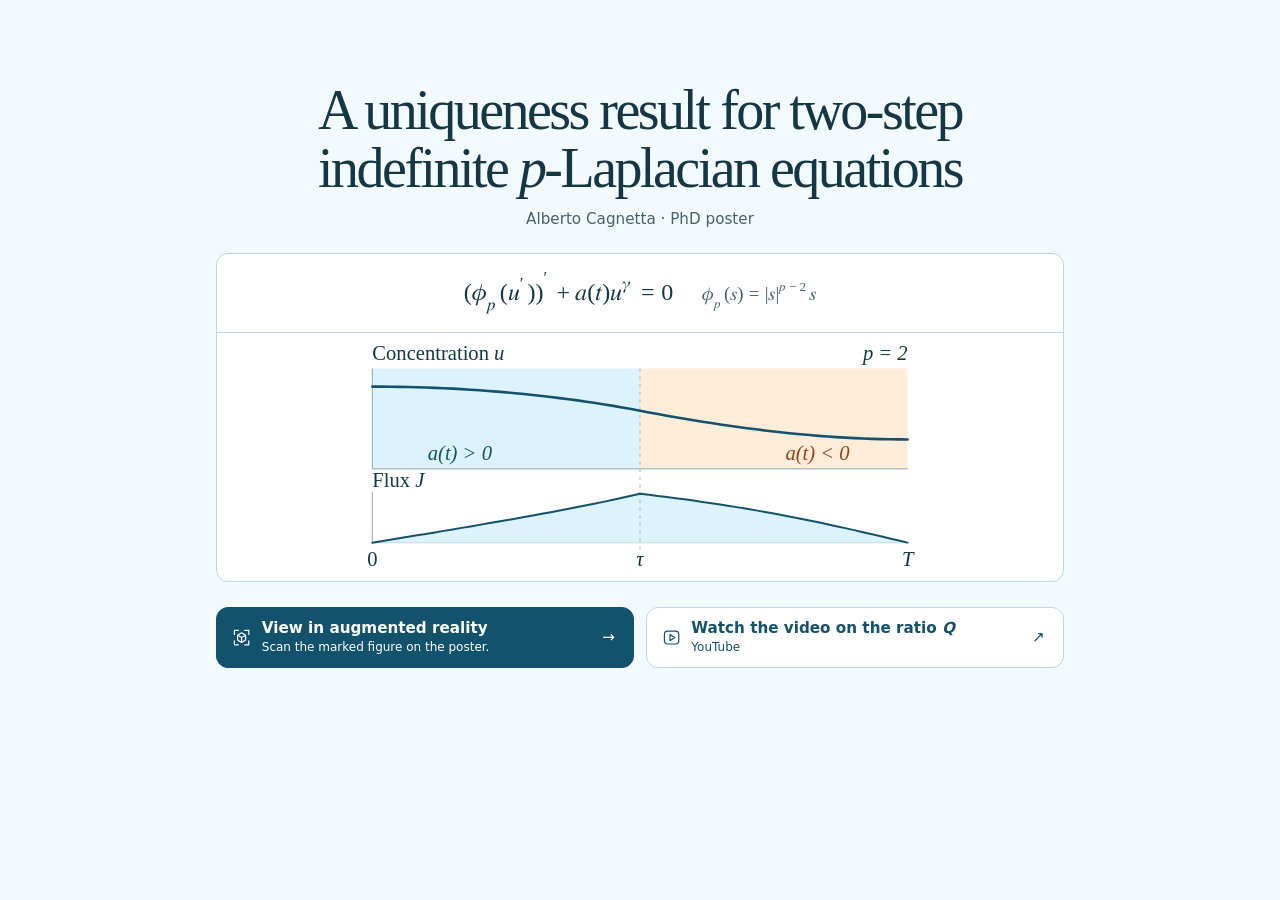
==== index.html @ 091c43e6 "Refine the poster landing page and scientific illustration" ====
<!doctype html>
<html lang="en" data-type="software" data-motion>
<head>
<meta charset="utf-8">
<meta name="viewport" content="width=device-width, initial-scale=1">
<meta name="theme-color" content="#f3fafe">
<meta name="page-type" content="software">
<meta name="site-kind" content="software">
<meta name="description" content="Explore the p-Laplacian poster by Alberto Cagnetta in augmented reality and watch the video on the ratio Q.">
<meta property="og:title" content="A uniqueness result for two-step indefinite p-Laplacian equations">
<meta property="og:description" content="Research poster by Alberto Cagnetta, with an AR model and a video on the ratio Q.">
<meta property="og:type" content="website">
<meta property="og:url" content="https://albertocagnetta.github.io/p-laplacian/">
<meta property="og:image" content="https://albertocagnetta.github.io/p-laplacian/ar/target.png">
<title>A uniqueness result for two-step indefinite p-Laplacian equations | Alberto Cagnetta</title>
<style>
:root {
  color-scheme: light;
  --petrol: #13526d;
  --ink: #143745;
  --muted: #45606c;
  --sky: #dcf2fd;
  --paper: #f3fafe;
  --line: #b9d7e4;
  --radius: .75rem;
  --serif: "STIX Two Text", "Iowan Old Style", Georgia, serif;
  --sans: system-ui, sans-serif;
}
* { box-sizing: border-box; }
body { margin: 0; background: var(--paper); color: var(--ink); font-family: var(--sans); }
.hero { min-height: 100svh; display: grid; align-items: start; }
.wrap {
  width: min(100% - 2 * clamp(1rem, 5vw, 3rem), 53rem);
  display: grid;
  gap: clamp(1rem, 2.8vh, 1.65rem);
  margin-inline: auto;
  padding: clamp(2rem, 9svh, 5.5rem) 0 2rem;
}
.poster header { text-align: center; }
h1 {
  margin: 0 auto;
  font: 500 clamp(1.92rem, 5vw, 3.5rem)/1.04 var(--serif);
  letter-spacing: -.045em;
  text-wrap: balance;
}
h1 i { white-space: nowrap; }
.author { color: var(--muted); margin: .8rem 0 0; font-size: .95rem; }
.equation {
  position: relative;
  display: grid;
  background: #fff;
  border: 1px solid var(--line);
  border-radius: var(--radius);
  overflow: hidden;
}
.formula {
  display: flex;
  flex-wrap: wrap;
  justify-content: center;
  align-items: baseline;
  column-gap: 1.8rem;
  row-gap: .25rem;
  padding: clamp(.7rem, 2.2vw, 1.1rem);
  border-bottom: 1px solid var(--line);
}
.formula math { font-size: clamp(1.03rem, 3.4vw, 1.5rem); }
.formula math + math { color: var(--muted); font-size: clamp(.9rem, 2.6vw, 1.18rem); }
.equation svg { display: block; width: 100%; max-height: 15.5rem; padding: .45rem .35rem .2rem; }
.actions { display: grid; grid-template-columns: repeat(2, minmax(0, 1fr)); gap: .7rem; }
.action {
  display: grid;
  align-items: center;
  grid-template-columns: 1.2rem minmax(0, 1fr) 1rem;
  gap: .65rem;
  min-height: 3.75rem;
  padding: .7rem .95rem;
  border: 1px solid var(--petrol);
  border-radius: var(--radius);
  text-decoration: none;
  font-size: .95rem;
  line-height: 1.3;
  transition: background-color .2s, transform .2s;
}
.action svg { width: 100%; height: auto; }
.action strong { display: block; font-weight: 650; }
.action small { display: block; margin-top: .1rem; font-size: .75rem; }
.primary { background: var(--petrol); color: white; }
.secondary { background: white; color: var(--petrol); border-color: var(--line); }
.primary:hover { background: #0d3f54; }
.secondary:hover { background: var(--sky); }
@media (hover: hover) { .action:hover { transform: translateY(-2px); } }
.action:active { transform: translateY(1px); }
:focus-visible { outline: 3px solid #a84815; outline-offset: 3px; }
.intro-fill { position: absolute; inset: 0; background: var(--sky); pointer-events: none; opacity: 0; }
.skip-intro, .skip-link {
  position: fixed; z-index: 2; top: .75rem; min-height: 2.75rem;
  padding: .55rem .85rem; border: 1px solid var(--line); border-radius: var(--radius);
  background: var(--paper); color: var(--petrol); font: .85rem var(--sans);
}
.skip-intro { right: .75rem; cursor: pointer; }
.skip-link { left: .75rem; transform: translateY(-200%); }
.skip-link:focus { transform: none; }
@media (max-width: 38rem) {
  .wrap { padding-top: clamp(1.5rem, 4svh, 2.5rem); }
  .actions { grid-template-columns: 1fr; }
  .author { margin-top: .6rem; }
}
@media (prefers-reduced-motion: reduce) {
  .action { transition: none; }
  .action:hover, .action:active { transform: none; }
}
</style>
</head>
<body>
<a class="skip-link" href="#poster">Skip to content</a>
<button class="skip-intro" type="button" hidden>Skip intro</button>
<main id="poster" class="poster">
<section class="hero" data-enter aria-labelledby="poster-title">
<div class="wrap">
  <header>
    <h1 id="poster-title">A uniqueness result for two-step indefinite <i>p</i>-Laplacian equations</h1>
    <p class="author">Alberto Cagnetta · PhD poster</p>
  </header>
  <div class="equation" aria-label="Equation and stationary example">
    <div class="formula">
      <math><mrow><msup><mrow><mo>(</mo><msub><mi>ϕ</mi><mi>p</mi></msub><mo>(</mo><msup><mi>u</mi><mo>′</mo></msup><mo>)</mo><mo>)</mo></mrow><mo>′</mo></msup>
      <mo>+</mo><mi>a</mi><mo>(</mo><mi>t</mi><mo>)</mo><msup><mi>u</mi><mi>γ</mi></msup><mo>=</mo><mn>0</mn></mrow></math>
      <math><mrow><msub><mi>ϕ</mi><mi>p</mi></msub><mo>(</mo><mi>s</mi><mo>)</mo><mo>=</mo><msup><mrow><mo>|</mo><mi>s</mi><mo>|</mo></mrow><mrow><mi>p</mi><mo>−</mo><mn>2</mn></mrow></msup><mi>s</mi></mrow></math>
    </div>
    <svg data-visual viewBox="0 0 720 277" role="img" aria-labelledby="plot-title">
      <title id="plot-title">Example with p = 2. The concentration decreases while the flux peaks at the interface.</title>
      <path fill="#DCF2FD" d="M48 33H360V150H48Z"/>
      <path fill="#FFECD9" d="M360 33H672V150H360Z"/>
      <path fill="none" stroke="#9db0b9" stroke-dasharray="4 5" d="M360 33V246"/>
      <path fill="none" stroke="#8097a2" d="M48 33V150H672M48 177V236H672"/>
      <path class="profile" pathLength="1" d="M48.0 54.1 L58.4 54.1 L68.8 54.2 L79.2 54.4 L89.6 54.6 L100.0 54.9 L110.4 55.2 L120.8 55.6 L131.2 56.0 L141.6 56.5 L152.0 57.1 L162.4 57.7 L172.8 58.4 L183.2 59.2 L193.6 60.0 L204.0 60.8 L214.4 61.8 L224.8 62.8 L235.2 63.9 L245.6 65.0 L256.0 66.2 L266.4 67.5 L276.8 68.8 L287.2 70.2 L297.6 71.7 L308.0 73.3 L318.4 74.9 L328.8 76.6 L339.2 78.4 L349.6 80.3 L360.0 82.2 L370.4 84.2 L380.8 86.1 L391.2 88.0 L401.6 89.8 L412.0 91.6 L422.4 93.3 L432.8 95.0 L443.2 96.6 L453.6 98.2 L464.0 99.7 L474.4 101.2 L484.8 102.6 L495.2 103.9 L505.6 105.2 L516.0 106.4 L526.4 107.6 L536.8 108.7 L547.2 109.7 L557.6 110.6 L568.0 111.5 L578.4 112.3 L588.8 113.0 L599.2 113.6 L609.6 114.2 L620.0 114.6 L630.4 115.0 L640.8 115.3 L651.2 115.5 L661.6 115.6 L672.0 115.7" fill="none" stroke="#13526d" stroke-width="2.6" vector-effect="non-scaling-stroke" stroke-linecap="round"/>
      <path d="M48.0 236.0 L58.4 234.3 L68.8 232.6 L79.2 230.9 L89.6 229.2 L100.0 227.5 L110.4 225.8 L120.8 224.1 L131.2 222.3 L141.6 220.6 L152.0 218.8 L162.4 217.1 L172.8 215.3 L183.2 213.5 L193.6 211.7 L204.0 209.9 L214.4 208.1 L224.8 206.2 L235.2 204.3 L245.6 202.4 L256.0 200.5 L266.4 198.5 L276.8 196.5 L287.2 194.5 L297.6 192.4 L308.0 190.3 L318.4 188.2 L328.8 186.0 L339.2 183.7 L349.6 181.4 L360.0 179.0 L370.4 180.2 L380.8 181.5 L391.2 182.8 L401.6 184.2 L412.0 185.5 L422.4 187.0 L432.8 188.5 L443.2 190.0 L453.6 191.6 L464.0 193.2 L474.4 194.9 L484.8 196.6 L495.2 198.4 L505.6 200.2 L516.0 202.1 L526.4 204.0 L536.8 206.0 L547.2 208.1 L557.6 210.2 L568.0 212.3 L578.4 214.6 L588.8 216.8 L599.2 219.1 L609.6 221.4 L620.0 223.8 L630.4 226.2 L640.8 228.6 L651.2 231.1 L661.6 233.5 L672.0 236.0 L672 236H48Z" fill="#DCF2FD"/>
      <path d="M360 177V236" fill="none" stroke="#9db0b9" stroke-dasharray="4 5"/>
      <path d="M48.0 236.0 L58.4 234.3 L68.8 232.6 L79.2 230.9 L89.6 229.2 L100.0 227.5 L110.4 225.8 L120.8 224.1 L131.2 222.3 L141.6 220.6 L152.0 218.8 L162.4 217.1 L172.8 215.3 L183.2 213.5 L193.6 211.7 L204.0 209.9 L214.4 208.1 L224.8 206.2 L235.2 204.3 L245.6 202.4 L256.0 200.5 L266.4 198.5 L276.8 196.5 L287.2 194.5 L297.6 192.4 L308.0 190.3 L318.4 188.2 L328.8 186.0 L339.2 183.7 L349.6 181.4 L360.0 179.0 L370.4 180.2 L380.8 181.5 L391.2 182.8 L401.6 184.2 L412.0 185.5 L422.4 187.0 L432.8 188.5 L443.2 190.0 L453.6 191.6 L464.0 193.2 L474.4 194.9 L484.8 196.6 L495.2 198.4 L505.6 200.2 L516.0 202.1 L526.4 204.0 L536.8 206.0 L547.2 208.1 L557.6 210.2 L568.0 212.3 L578.4 214.6 L588.8 216.8 L599.2 219.1 L609.6 221.4 L620.0 223.8 L630.4 226.2 L640.8 228.6 L651.2 231.1 L661.6 233.5 L672.0 236.0" fill="none" stroke="#13526d" stroke-width="2" vector-effect="non-scaling-stroke" stroke-linecap="round"/>
      <g font-family="Georgia, serif" font-size="24" fill="#143745">
        <text x="48" y="23">Concentration <tspan font-style="italic">u</tspan></text>
        <text x="672" y="23" text-anchor="end" font-style="italic">p = 2</text>
        <text x="150" y="140" fill="#13526d" font-style="italic" text-anchor="middle">a(t) &gt; 0</text>
        <text x="567" y="140" fill="#974116" font-style="italic" text-anchor="middle">a(t) &lt; 0</text>
        <text x="48" y="171">Flux <tspan font-style="italic">J</tspan></text>
        <text x="48" y="263" text-anchor="middle">0</text>
        <text x="360" y="263" text-anchor="middle" font-style="italic">τ</text>
        <text x="672" y="263" text-anchor="middle" font-style="italic">T</text>
      </g>
    </svg>
    <div class="intro-fill" aria-hidden="true"></div>
  </div>
    <nav class="actions" aria-label="Poster resources">
    <a class="action primary" href="ar/">
      <svg aria-hidden="true" viewBox="0 0 24 24" fill="none" stroke="currentColor" stroke-width="1.5" stroke-linecap="round" stroke-linejoin="round"><path d="M8 3H3v5m13-5h5v5M3 16v5h5m13-5v5h-5M12 6l5 3v6l-5 3-5-3V9l5-3Z"/><path d="m7 9 5 3 5-3m-5 3v6"/></svg>
      <span><strong>View in augmented reality</strong><small>Scan the marked figure on the poster.</small></span>
      <span aria-hidden="true">→</span>
    </a>
    <a class="action secondary" href="https://www.youtube.com/watch?v=RbK1e94p8v0" target="_blank" rel="noopener">
      <svg aria-hidden="true" viewBox="0 0 24 24" fill="none" stroke="currentColor" stroke-width="1.5" stroke-linejoin="round"><rect x="3" y="4" width="18" height="16" rx="4"/><path d="m10 8 6 4-6 4V8Z"/></svg>
      <span><strong>Watch the video on the ratio <i>Q</i></strong><small>YouTube</small></span>
      <span aria-hidden="true">↗</span>
    </a>
  </nav>
</div>
</section>
</main>
<script>
(() => {
  const motion = window.matchMedia('(prefers-reduced-motion: reduce)');
  const panel = document.querySelector('.equation');
  if (motion.matches || !panel.animate || window.scrollY > 0) return;

  const { top, width, height } = panel.getBoundingClientRect();
  const offset = window.innerHeight / 2 - top - height / 2;
  const size = Math.min(110, width, height);
  const centered = `translateY(${offset}px)`;
  const square = (side, radius) =>
    `inset(${(height - side) / 2}px ${(width - side) / 2}px round ${radius}px)`;
  const radius = parseFloat(getComputedStyle(panel).borderTopLeftRadius);
  const full = `inset(0px 0px round ${radius}px)`;
  const profile = panel.querySelector('.profile');
  const header = document.querySelector('.poster header');
  const buttons = [...document.querySelectorAll('.action')];
  const skip = document.querySelector('.skip-intro');
  const animations = [];
  const ease = 'cubic-bezier(.22, .72, .24, 1)';

  function play(element, frames, duration, delay = 0, easing = ease) {
    const animation = element.animate(frames, { duration, delay, easing, fill: 'both' });
    animations.push(animation);
    return animation;
  }

  play(panel, [
    { offset: 0, clipPath: square(8, 4), transform: centered, opacity: 0, easing: ease },
    { offset: .21, clipPath: square(size, radius), transform: centered, opacity: 1, easing: ease },
    { offset: .47, clipPath: full, transform: centered, opacity: 1 },
    { offset: .73, clipPath: full, transform: centered, opacity: 1, easing: ease },
    { offset: 1, clipPath: full, transform: 'translateY(0)', opacity: 1 }
  ], 2900, 0, 'linear');
  play(panel.querySelector('.intro-fill'), [{ opacity: 1 }, { opacity: 0 }], 240, 1360);
  play(profile, [{ strokeDasharray: '1', strokeDashoffset: 1 }, { strokeDasharray: '1', strokeDashoffset: 0 }], 640, 1470);
  play(header, [{ opacity: 0 }, { opacity: 1 }], 430, 2520);
  const reveal = [{ opacity: 0, transform: 'translateY(10px)' }, { opacity: 1, transform: 'translateY(0)' }];
  const arButton = play(buttons[0], reveal, 380, 2900);
  const videoButton = play(buttons[1], reveal, 380, 3180);
  buttons.forEach(button => { button.inert = true; });
  skip.hidden = false;

  function finish() {
    const focusWasOnSkip = document.activeElement === skip;
    animations.forEach(animation => animation.cancel());
    buttons.forEach(button => { button.inert = false; });
    if (focusWasOnSkip) buttons[0].focus();
    skip.hidden = true;
    window.removeEventListener('resize', finish);
    motion.removeEventListener('change', finish);
  }

  arButton.finished.then(() => { buttons[0].inert = false; }, () => {});
  videoButton.finished.then(finish, () => {});
  skip.addEventListener('click', finish, { once: true });
  document.querySelector('.skip-link').addEventListener('click', finish, { once: true });
  window.addEventListener('resize', finish, { once: true });
  motion.addEventListener('change', finish, { once: true });
})();
</script>
</body>
</html>
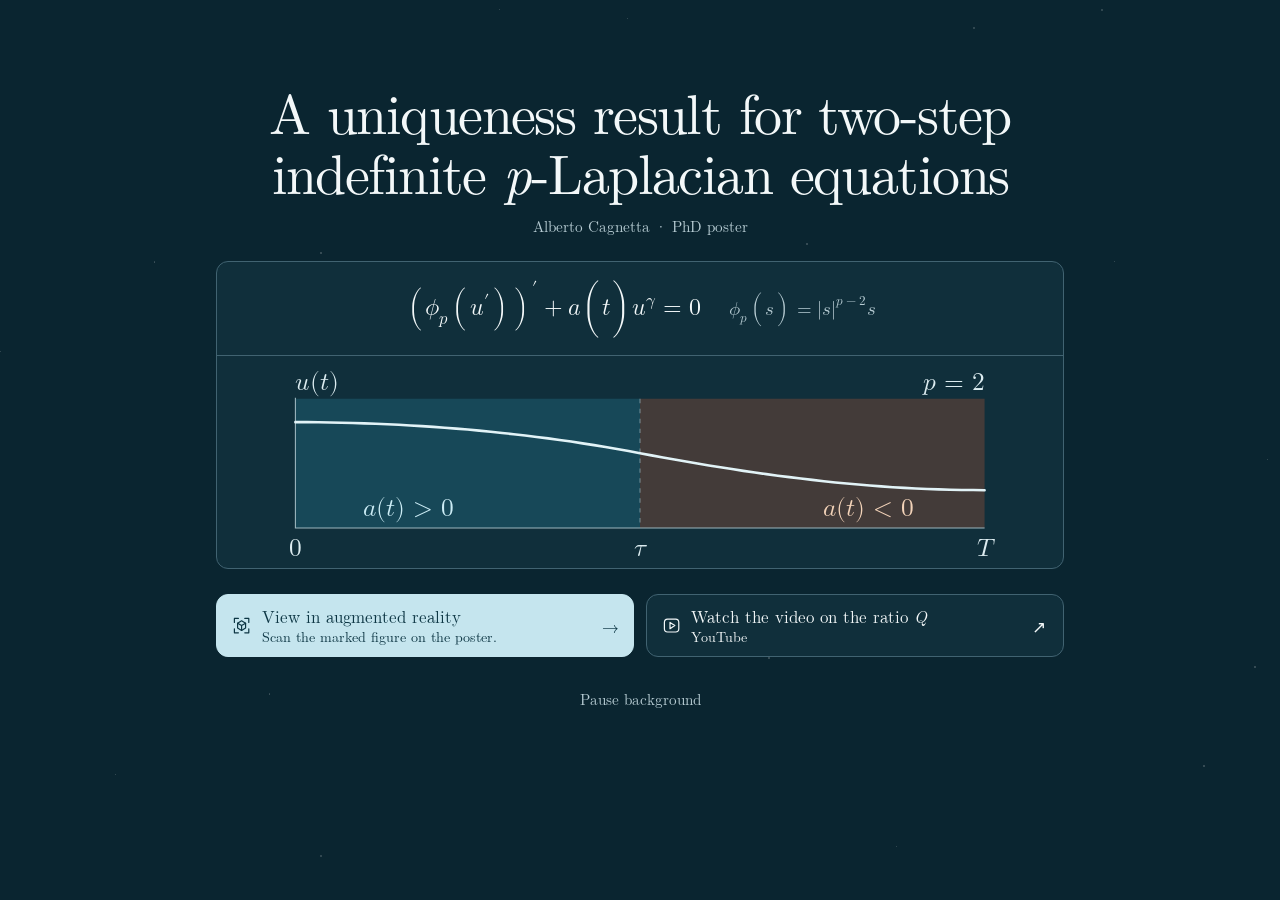
==== commit 6f84110a: "Refine poster with a dark petrol palette and slower intro" ====
--- a/index.html
+++ b/index.html
@@ -3,7 +3,7 @@
 <head>
 <meta charset="utf-8">
 <meta name="viewport" content="width=device-width, initial-scale=1">
-<meta name="theme-color" content="#f3fafe">
+<meta name="theme-color" content="#0a2530">
 <meta name="page-type" content="software">
 <meta name="site-kind" content="software">
 <meta name="description" content="Explore the p-Laplacian poster by Alberto Cagnetta in augmented reality and watch the video on the ratio Q.">
@@ -14,33 +14,51 @@
 <meta property="og:image" content="https://albertocagnetta.github.io/p-laplacian/ar/target.png">
 <title>A uniqueness result for two-step indefinite p-Laplacian equations | Alberto Cagnetta</title>
 <style>
+@font-face {
+  font-family: "Poster Roman";
+  src: url("fonts/poster-roman.woff2") format("woff2");
+  font-style: normal;
+  font-display: swap;
+}
+@font-face {
+  font-family: "Poster Roman";
+  src: url("fonts/poster-italic.woff2") format("woff2");
+  font-style: italic;
+  font-display: swap;
+}
+@font-face {
+  font-family: "Poster Math";
+  src: url("fonts/poster-math.woff2") format("woff2");
+  font-display: swap;
+}
 :root {
-  color-scheme: light;
+  color-scheme: dark;
   --petrol: #13526d;
-  --ink: #143745;
-  --muted: #45606c;
-  --sky: #dcf2fd;
-  --paper: #f3fafe;
-  --line: #b9d7e4;
+  --ink: #f3f8f9;
+  --muted: #b8cdd4;
+  --sky: #c5e5ee;
+  --paper: #0a2530;
+  --panel: #102f3b;
+  --line: #416371;
   --radius: .75rem;
-  --serif: "STIX Two Text", "Iowan Old Style", Georgia, serif;
-  --sans: system-ui, sans-serif;
+  --serif: "Poster Roman", Georgia, serif;
+  --math: "Poster Math", math;
 }
 * { box-sizing: border-box; }
-body { margin: 0; background: var(--paper); color: var(--ink); font-family: var(--sans); }
-.hero { min-height: 100svh; display: grid; align-items: start; }
+body { margin: 0; background: var(--paper); color: var(--ink); font-family: var(--serif); }
+.hero { position: relative; display: grid; }
 .wrap {
   width: min(100% - 2 * clamp(1rem, 5vw, 3rem), 53rem);
   display: grid;
   gap: clamp(1rem, 2.8vh, 1.65rem);
   margin-inline: auto;
-  padding: clamp(2rem, 9svh, 5.5rem) 0 2rem;
+  padding: clamp(3rem, 9svh, 5.5rem) 0 1.25rem;
 }
 .poster header { text-align: center; }
 h1 {
   margin: 0 auto;
-  font: 500 clamp(1.92rem, 5vw, 3.5rem)/1.04 var(--serif);
-  letter-spacing: -.045em;
+  font: 400 clamp(1.92rem, 5vw, 3.5rem)/1.08 var(--serif);
+  letter-spacing: -.028em;
   text-wrap: balance;
 }
 h1 i { white-space: nowrap; }
@@ -48,7 +66,7 @@
 .equation {
   position: relative;
   display: grid;
-  background: #fff;
+  background: var(--panel);
   border: 1px solid var(--line);
   border-radius: var(--radius);
   overflow: hidden;
@@ -63,9 +81,9 @@
   padding: clamp(.7rem, 2.2vw, 1.1rem);
   border-bottom: 1px solid var(--line);
 }
-.formula math { font-size: clamp(1.03rem, 3.4vw, 1.5rem); }
+.formula math { font-family: var(--math); font-size: clamp(1.03rem, 3.4vw, 1.5rem); }
 .formula math + math { color: var(--muted); font-size: clamp(.9rem, 2.6vw, 1.18rem); }
-.equation svg { display: block; width: 100%; max-height: 15.5rem; padding: .45rem .35rem .2rem; }
+.equation svg { display: block; width: 100%; max-height: 13.25rem; padding: .4rem .35rem .15rem; }
 .actions { display: grid; grid-template-columns: repeat(2, minmax(0, 1fr)); gap: .7rem; }
 .action {
   display: grid;
@@ -77,41 +95,94 @@
   border: 1px solid var(--petrol);
   border-radius: var(--radius);
   text-decoration: none;
-  font-size: .95rem;
-  line-height: 1.3;
+  font-size: 1.06rem;
+  line-height: 1.18;
   transition: background-color .2s, transform .2s;
 }
 .action svg { width: 100%; height: auto; }
-.action strong { display: block; font-weight: 650; }
-.action small { display: block; margin-top: .1rem; font-size: .75rem; }
-.primary { background: var(--petrol); color: white; }
-.secondary { background: white; color: var(--petrol); border-color: var(--line); }
-.primary:hover { background: #0d3f54; }
-.secondary:hover { background: var(--sky); }
+.action strong { display: block; font-weight: 400; }
+.action small { display: block; margin-top: .1rem; font-size: .88rem; }
+.primary { background: var(--sky); color: #0c3543; border-color: var(--sky); }
+.secondary { background: var(--panel); color: var(--ink); border-color: var(--line); }
+.primary:hover { background: #e1f2f7; }
+.secondary:hover { background: #194250; }
 @media (hover: hover) { .action:hover { transform: translateY(-2px); } }
 .action:active { transform: translateY(1px); }
-:focus-visible { outline: 3px solid #a84815; outline-offset: 3px; }
-.intro-fill { position: absolute; inset: 0; background: var(--sky); pointer-events: none; opacity: 0; }
+:focus-visible { outline: 3px solid #f5c99d; outline-offset: 3px; }
+.intro-fill { position: absolute; inset: 0; background: #1c4655; pointer-events: none; opacity: 0; }
 .skip-intro, .skip-link {
   position: fixed; z-index: 2; top: .75rem; min-height: 2.75rem;
   padding: .55rem .85rem; border: 1px solid var(--line); border-radius: var(--radius);
-  background: var(--paper); color: var(--petrol); font: .85rem var(--sans);
+  background: var(--paper); color: var(--sky); font: .95rem var(--serif);
 }
 .skip-intro { right: .75rem; cursor: pointer; }
 .skip-link { left: .75rem; transform: translateY(-200%); }
 .skip-link:focus { transform: none; }
+#poster { position: relative; }
+.flow-background { position: fixed; inset: 0; overflow: hidden; pointer-events: none; }
+.flow-background span {
+  position: absolute;
+  top: var(--y);
+  left: var(--x);
+  width: var(--size);
+  height: var(--size);
+  border-radius: 50%;
+  background: #fff;
+  opacity: .21;
+  animation: drift var(--duration) var(--delay) linear infinite;
+}
+.flow-background.is-paused span { animation-play-state: paused; }
+@keyframes drift {
+  0% { transform: translateX(-8vw); opacity: 0; }
+  20%, 75% { opacity: .44; }
+  100% { transform: translate(13vw, -1.25vh); opacity: 0; }
+}
+.motion-controls { position: relative; display: flex; justify-content: center; padding: 0 1rem .5rem; }
+.motion-toggle {
+  background: none; color: var(--muted); border: 0; border-radius: .25rem;
+  font: .95rem var(--serif); min-height: 44px; padding-inline: .6rem; cursor: pointer;
+}
+.motion-toggle:hover { color: var(--ink); text-decoration: underline; }
 @media (max-width: 38rem) {
+  .flow-background span:nth-child(n + 16) { display: none; }
   .wrap { padding-top: clamp(1.5rem, 4svh, 2.5rem); }
   .actions { grid-template-columns: 1fr; }
   .author { margin-top: .6rem; }
 }
 @media (prefers-reduced-motion: reduce) {
+  .flow-background span { animation: none; }
   .action { transition: none; }
   .action:hover, .action:active { transform: none; }
 }
 </style>
 </head>
 <body>
+<div class="flow-background" aria-hidden="true">
+  <span style="--x:86%;--y:1%;--size:2px;--duration:29s;--delay:-33s"></span>
+  <span style="--x:25%;--y:28%;--size:1.5px;--duration:42s;--delay:-19s"></span>
+  <span style="--x:74%;--y:36%;--size:2px;--duration:34s;--delay:-7s"></span>
+  <span style="--x:33%;--y:61%;--size:1.5px;--duration:34s;--delay:-7s"></span>
+  <span style="--x:98%;--y:74%;--size:1.5px;--duration:26s;--delay:-13s"></span>
+  <span style="--x:9%;--y:86%;--size:1px;--duration:43s;--delay:-30s"></span>
+  <span style="--x:49%;--y:2%;--size:1px;--duration:39s;--delay:-2s"></span>
+  <span style="--x:12%;--y:29%;--size:1.5px;--duration:40s;--delay:-20s"></span>
+  <span style="--x:73%;--y:37%;--size:2px;--duration:39s;--delay:-15s"></span>
+  <span style="--x:99%;--y:51%;--size:1px;--duration:38s;--delay:-13s"></span>
+  <span style="--x:17%;--y:68%;--size:2px;--duration:41s;--delay:-7s"></span>
+  <span style="--x:70%;--y:94%;--size:1px;--duration:40s;--delay:-31s"></span>
+  <span style="--x:76%;--y:3%;--size:2px;--duration:41s;--delay:-33s"></span>
+  <span style="--x:63%;--y:27%;--size:1.5px;--duration:43s;--delay:-12s"></span>
+  <span style="--x:0%;--y:39%;--size:1px;--duration:26s;--delay:-30s"></span>
+  <span style="--x:48%;--y:62%;--size:1px;--duration:34s;--delay:-9s"></span>
+  <span style="--x:60%;--y:73%;--size:1.5px;--duration:38s;--delay:-19s"></span>
+  <span style="--x:94%;--y:85%;--size:1.5px;--duration:40s;--delay:-20s"></span>
+  <span style="--x:39%;--y:1%;--size:1px;--duration:32s;--delay:-20s"></span>
+  <span style="--x:87%;--y:29%;--size:1px;--duration:40s;--delay:-5s"></span>
+  <span style="--x:59%;--y:46%;--size:2px;--duration:26s;--delay:-12s"></span>
+  <span style="--x:55%;--y:56%;--size:1px;--duration:28s;--delay:-9s"></span>
+  <span style="--x:21%;--y:77%;--size:1.5px;--duration:40s;--delay:-8s"></span>
+  <span style="--x:25%;--y:95%;--size:2px;--duration:28s;--delay:-28s"></span>
+</div>
 <a class="skip-link" href="#poster">Skip to content</a>
 <button class="skip-intro" type="button" hidden>Skip intro</button>
 <main id="poster" class="poster">
@@ -127,25 +198,21 @@
       <mo>+</mo><mi>a</mi><mo>(</mo><mi>t</mi><mo>)</mo><msup><mi>u</mi><mi>γ</mi></msup><mo>=</mo><mn>0</mn></mrow></math>
       <math><mrow><msub><mi>ϕ</mi><mi>p</mi></msub><mo>(</mo><mi>s</mi><mo>)</mo><mo>=</mo><msup><mrow><mo>|</mo><mi>s</mi><mo>|</mo></mrow><mrow><mi>p</mi><mo>−</mo><mn>2</mn></mrow></msup><mi>s</mi></mrow></math>
     </div>
-    <svg data-visual viewBox="0 0 720 277" role="img" aria-labelledby="plot-title">
-      <title id="plot-title">Example with p = 2. The concentration decreases while the flux peaks at the interface.</title>
-      <path fill="#DCF2FD" d="M48 33H360V150H48Z"/>
-      <path fill="#FFECD9" d="M360 33H672V150H360Z"/>
-      <path fill="none" stroke="#9db0b9" stroke-dasharray="4 5" d="M360 33V246"/>
-      <path fill="none" stroke="#8097a2" d="M48 33V150H672M48 177V236H672"/>
-      <path class="profile" pathLength="1" d="M48.0 54.1 L58.4 54.1 L68.8 54.2 L79.2 54.4 L89.6 54.6 L100.0 54.9 L110.4 55.2 L120.8 55.6 L131.2 56.0 L141.6 56.5 L152.0 57.1 L162.4 57.7 L172.8 58.4 L183.2 59.2 L193.6 60.0 L204.0 60.8 L214.4 61.8 L224.8 62.8 L235.2 63.9 L245.6 65.0 L256.0 66.2 L266.4 67.5 L276.8 68.8 L287.2 70.2 L297.6 71.7 L308.0 73.3 L318.4 74.9 L328.8 76.6 L339.2 78.4 L349.6 80.3 L360.0 82.2 L370.4 84.2 L380.8 86.1 L391.2 88.0 L401.6 89.8 L412.0 91.6 L422.4 93.3 L432.8 95.0 L443.2 96.6 L453.6 98.2 L464.0 99.7 L474.4 101.2 L484.8 102.6 L495.2 103.9 L505.6 105.2 L516.0 106.4 L526.4 107.6 L536.8 108.7 L547.2 109.7 L557.6 110.6 L568.0 111.5 L578.4 112.3 L588.8 113.0 L599.2 113.6 L609.6 114.2 L620.0 114.6 L630.4 115.0 L640.8 115.3 L651.2 115.5 L661.6 115.6 L672.0 115.7" fill="none" stroke="#13526d" stroke-width="2.6" vector-effect="non-scaling-stroke" stroke-linecap="round"/>
-      <path d="M48.0 236.0 L58.4 234.3 L68.8 232.6 L79.2 230.9 L89.6 229.2 L100.0 227.5 L110.4 225.8 L120.8 224.1 L131.2 222.3 L141.6 220.6 L152.0 218.8 L162.4 217.1 L172.8 215.3 L183.2 213.5 L193.6 211.7 L204.0 209.9 L214.4 208.1 L224.8 206.2 L235.2 204.3 L245.6 202.4 L256.0 200.5 L266.4 198.5 L276.8 196.5 L287.2 194.5 L297.6 192.4 L308.0 190.3 L318.4 188.2 L328.8 186.0 L339.2 183.7 L349.6 181.4 L360.0 179.0 L370.4 180.2 L380.8 181.5 L391.2 182.8 L401.6 184.2 L412.0 185.5 L422.4 187.0 L432.8 188.5 L443.2 190.0 L453.6 191.6 L464.0 193.2 L474.4 194.9 L484.8 196.6 L495.2 198.4 L505.6 200.2 L516.0 202.1 L526.4 204.0 L536.8 206.0 L547.2 208.1 L557.6 210.2 L568.0 212.3 L578.4 214.6 L588.8 216.8 L599.2 219.1 L609.6 221.4 L620.0 223.8 L630.4 226.2 L640.8 228.6 L651.2 231.1 L661.6 233.5 L672.0 236.0 L672 236H48Z" fill="#DCF2FD"/>
-      <path d="M360 177V236" fill="none" stroke="#9db0b9" stroke-dasharray="4 5"/>
-      <path d="M48.0 236.0 L58.4 234.3 L68.8 232.6 L79.2 230.9 L89.6 229.2 L100.0 227.5 L110.4 225.8 L120.8 224.1 L131.2 222.3 L141.6 220.6 L152.0 218.8 L162.4 217.1 L172.8 215.3 L183.2 213.5 L193.6 211.7 L204.0 209.9 L214.4 208.1 L224.8 206.2 L235.2 204.3 L245.6 202.4 L256.0 200.5 L266.4 198.5 L276.8 196.5 L287.2 194.5 L297.6 192.4 L308.0 190.3 L318.4 188.2 L328.8 186.0 L339.2 183.7 L349.6 181.4 L360.0 179.0 L370.4 180.2 L380.8 181.5 L391.2 182.8 L401.6 184.2 L412.0 185.5 L422.4 187.0 L432.8 188.5 L443.2 190.0 L453.6 191.6 L464.0 193.2 L474.4 194.9 L484.8 196.6 L495.2 198.4 L505.6 200.2 L516.0 202.1 L526.4 204.0 L536.8 206.0 L547.2 208.1 L557.6 210.2 L568.0 212.3 L578.4 214.6 L588.8 216.8 L599.2 219.1 L609.6 221.4 L620.0 223.8 L630.4 226.2 L640.8 228.6 L651.2 231.1 L661.6 233.5 L672.0 236.0" fill="none" stroke="#13526d" stroke-width="2" vector-effect="non-scaling-stroke" stroke-linecap="round"/>
-      <g font-family="Georgia, serif" font-size="24" fill="#143745">
-        <text x="48" y="23">Concentration <tspan font-style="italic">u</tspan></text>
-        <text x="672" y="23" text-anchor="end" font-style="italic">p = 2</text>
-        <text x="150" y="140" fill="#13526d" font-style="italic" text-anchor="middle">a(t) &gt; 0</text>
-        <text x="567" y="140" fill="#974116" font-style="italic" text-anchor="middle">a(t) &lt; 0</text>
-        <text x="48" y="171">Flux <tspan font-style="italic">J</tspan></text>
-        <text x="48" y="263" text-anchor="middle">0</text>
-        <text x="360" y="263" text-anchor="middle" font-style="italic">τ</text>
-        <text x="672" y="263" text-anchor="middle" font-style="italic">T</text>
+    <svg data-visual viewBox="0 0 720 184" role="img" aria-labelledby="plot-title" focusable="false">
+      <title id="plot-title">Decreasing solution u(t) with an inflection at the interface, shown for p = 2.</title>
+      <path fill="#174858" d="M48 33H360V150H48Z"/>
+      <path fill="#433b39" d="M360 33H672V150H360Z"/>
+      <path fill="none" stroke="#92aab1" stroke-opacity=".68" stroke-dasharray="4 5" d="M360 33V150"/>
+      <path fill="none" stroke="#9bb5bd" d="M48 32V150H672"/>
+      <path class="profile" pathLength="1" d="M48.0 54.1 L58.4 54.1 L68.8 54.2 L79.2 54.4 L89.6 54.6 L100.0 54.9 L110.4 55.2 L120.8 55.6 L131.2 56.0 L141.6 56.5 L152.0 57.1 L162.4 57.7 L172.8 58.4 L183.2 59.2 L193.6 60.0 L204.0 60.8 L214.4 61.8 L224.8 62.8 L235.2 63.9 L245.6 65.0 L256.0 66.2 L266.4 67.5 L276.8 68.8 L287.2 70.2 L297.6 71.7 L308.0 73.3 L318.4 74.9 L328.8 76.6 L339.2 78.4 L349.6 80.3 L360.0 82.2 L370.4 84.2 L380.8 86.1 L391.2 88.0 L401.6 89.8 L412.0 91.6 L422.4 93.3 L432.8 95.0 L443.2 96.6 L453.6 98.2 L464.0 99.7 L474.4 101.2 L484.8 102.6 L495.2 103.9 L505.6 105.2 L516.0 106.4 L526.4 107.6 L536.8 108.7 L547.2 109.7 L557.6 110.6 L568.0 111.5 L578.4 112.3 L588.8 113.0 L599.2 113.6 L609.6 114.2 L620.0 114.6 L630.4 115.0 L640.8 115.3 L651.2 115.5 L661.6 115.6 L672.0 115.7" fill="none" stroke="#e2f3f7" stroke-width="2.6" vector-effect="non-scaling-stroke" stroke-linecap="round"/>
+      <g style="font-family:var(--math)" font-size="23" fill="#dcecf0">
+        <text x="48" y="25">𝑢(𝑡)</text>
+        <text x="672" y="25" text-anchor="end">𝑝 = 2</text>
+        <text x="150" y="139" fill="#ccecf5" text-anchor="middle">𝑎(𝑡) &gt; 0</text>
+        <text x="567" y="139" fill="#f3d3b9" text-anchor="middle">𝑎(𝑡) &lt; 0</text>
+        <text x="48" y="175" text-anchor="middle">0</text>
+        <text x="360" y="175" text-anchor="middle">𝜏</text>
+        <text x="672" y="175" text-anchor="middle">𝑇</text>
       </g>
     </svg>
     <div class="intro-fill" aria-hidden="true"></div>
@@ -165,9 +232,23 @@
 </div>
 </section>
 </main>
+<div class="motion-controls"><button class="motion-toggle" type="button" hidden>Pause background</button></div>
 <script>
 (() => {
   const motion = window.matchMedia('(prefers-reduced-motion: reduce)');
+  const background = document.querySelector('.flow-background');
+  const toggle = document.querySelector('.motion-toggle');
+  let introRunning = false;
+  function updateMotionControl() {
+    toggle.hidden = motion.matches || introRunning;
+  }
+  toggle.addEventListener('click', () => {
+    const paused = background.classList.toggle('is-paused');
+    toggle.textContent = paused ? 'Resume background' : 'Pause background';
+  });
+  motion.addEventListener('change', updateMotionControl);
+  updateMotionControl();
+
   const panel = document.querySelector('.equation');
   if (motion.matches || !panel.animate || window.scrollY > 0) return;
 
@@ -194,19 +275,21 @@
 
   play(panel, [
     { offset: 0, clipPath: square(8, 4), transform: centered, opacity: 0, easing: ease },
-    { offset: .21, clipPath: square(size, radius), transform: centered, opacity: 1, easing: ease },
-    { offset: .47, clipPath: full, transform: centered, opacity: 1 },
-    { offset: .73, clipPath: full, transform: centered, opacity: 1, easing: ease },
+    { offset: .12, clipPath: square(size, radius), transform: centered, opacity: 1, easing: ease },
+    { offset: .25, clipPath: full, transform: centered, opacity: 1 },
+    { offset: .78, clipPath: full, transform: centered, opacity: 1, easing: ease },
     { offset: 1, clipPath: full, transform: 'translateY(0)', opacity: 1 }
-  ], 2900, 0, 'linear');
-  play(panel.querySelector('.intro-fill'), [{ opacity: 1 }, { opacity: 0 }], 240, 1360);
-  play(profile, [{ strokeDasharray: '1', strokeDashoffset: 1 }, { strokeDasharray: '1', strokeDashoffset: 0 }], 640, 1470);
-  play(header, [{ opacity: 0 }, { opacity: 1 }], 430, 2520);
+  ], 5200, 0, 'linear');
+  play(panel.querySelector('.intro-fill'), [{ opacity: 1 }, { opacity: 0 }], 520, 1300);
+  play(profile, [{ strokeDasharray: '1', strokeDashoffset: 1 }, { strokeDasharray: '1', strokeDashoffset: 0 }], 1950, 1740);
+  play(header, [{ opacity: 0 }, { opacity: 1 }], 720, 4500);
   const reveal = [{ opacity: 0, transform: 'translateY(10px)' }, { opacity: 1, transform: 'translateY(0)' }];
-  const arButton = play(buttons[0], reveal, 380, 2900);
-  const videoButton = play(buttons[1], reveal, 380, 3180);
+  const arButton = play(buttons[0], reveal, 520, 5200);
+  const videoButton = play(buttons[1], reveal, 520, 5700);
   buttons.forEach(button => { button.inert = true; });
   skip.hidden = false;
+  introRunning = true;
+  updateMotionControl();
 
   function finish() {
     const focusWasOnSkip = document.activeElement === skip;
@@ -214,6 +297,8 @@
     buttons.forEach(button => { button.inert = false; });
     if (focusWasOnSkip) buttons[0].focus();
     skip.hidden = true;
+    introRunning = false;
+    updateMotionControl();
     window.removeEventListener('resize', finish);
     motion.removeEventListener('change', finish);
   }
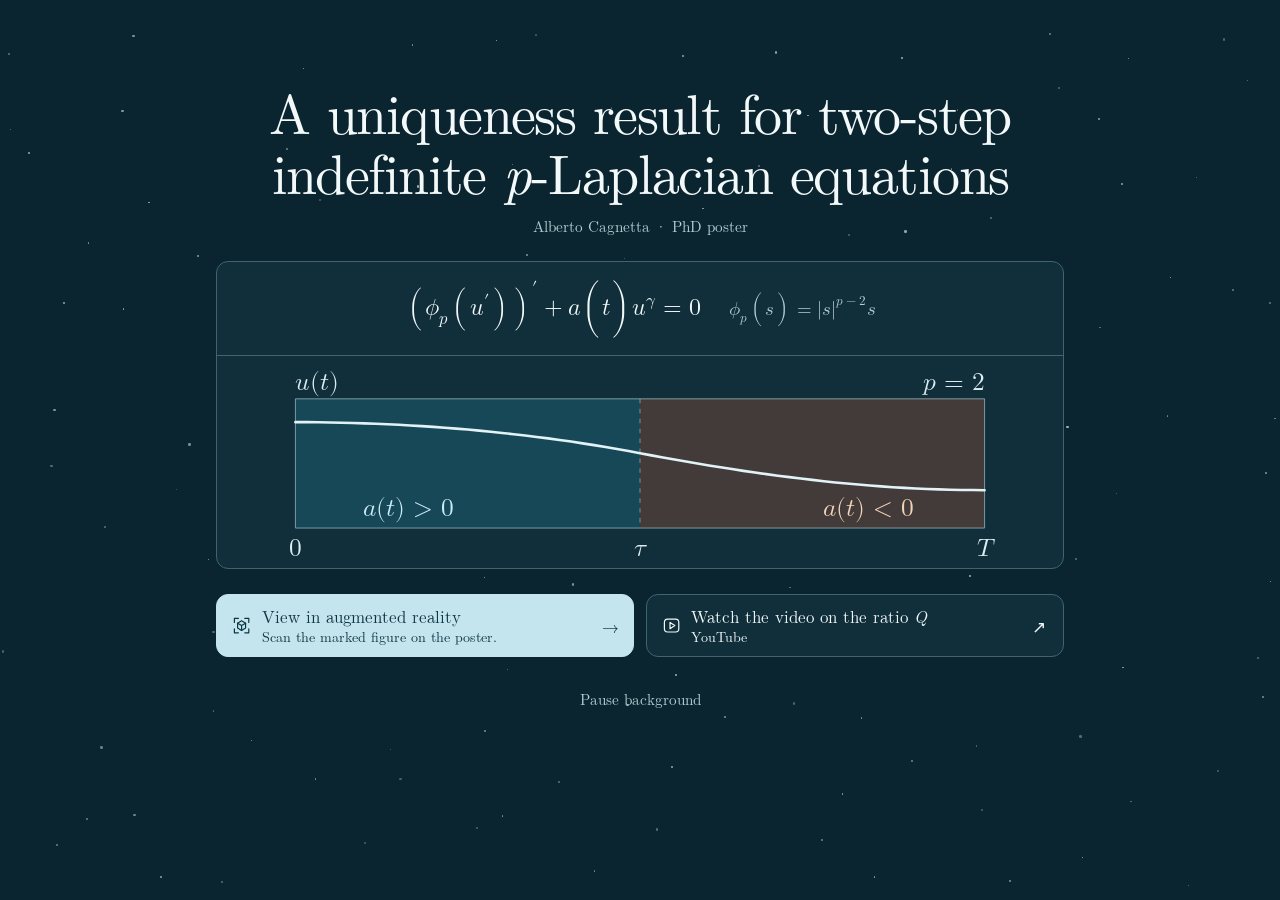
==== commit d9f674a5: "Close the solution plot frame and enrich the diagonal flow" ====
--- a/index.html
+++ b/index.html
@@ -128,14 +128,14 @@
   height: var(--size);
   border-radius: 50%;
   background: #fff;
-  opacity: .21;
+  opacity: var(--opacity);
   animation: drift var(--duration) var(--delay) linear infinite;
 }
 .flow-background.is-paused span { animation-play-state: paused; }
 @keyframes drift {
-  0% { transform: translateX(-8vw); opacity: 0; }
-  20%, 75% { opacity: .44; }
-  100% { transform: translate(13vw, -1.25vh); opacity: 0; }
+  0% { transform: translate(var(--start-x), var(--start-y)); opacity: 0; }
+  8%, 92% { opacity: var(--opacity); }
+  100% { transform: translate(var(--end-x), var(--end-y)); opacity: 0; }
 }
 .motion-controls { position: relative; display: flex; justify-content: center; padding: 0 1rem .5rem; }
 .motion-toggle {
@@ -144,7 +144,7 @@
 }
 .motion-toggle:hover { color: var(--ink); text-decoration: underline; }
 @media (max-width: 38rem) {
-  .flow-background span:nth-child(n + 16) { display: none; }
+  .flow-background span:nth-child(3n) { display: none; }
   .wrap { padding-top: clamp(1.5rem, 4svh, 2.5rem); }
   .actions { grid-template-columns: 1fr; }
   .author { margin-top: .6rem; }
@@ -157,32 +157,7 @@
 </style>
 </head>
 <body>
-<div class="flow-background" aria-hidden="true">
-  <span style="--x:86%;--y:1%;--size:2px;--duration:29s;--delay:-33s"></span>
-  <span style="--x:25%;--y:28%;--size:1.5px;--duration:42s;--delay:-19s"></span>
-  <span style="--x:74%;--y:36%;--size:2px;--duration:34s;--delay:-7s"></span>
-  <span style="--x:33%;--y:61%;--size:1.5px;--duration:34s;--delay:-7s"></span>
-  <span style="--x:98%;--y:74%;--size:1.5px;--duration:26s;--delay:-13s"></span>
-  <span style="--x:9%;--y:86%;--size:1px;--duration:43s;--delay:-30s"></span>
-  <span style="--x:49%;--y:2%;--size:1px;--duration:39s;--delay:-2s"></span>
-  <span style="--x:12%;--y:29%;--size:1.5px;--duration:40s;--delay:-20s"></span>
-  <span style="--x:73%;--y:37%;--size:2px;--duration:39s;--delay:-15s"></span>
-  <span style="--x:99%;--y:51%;--size:1px;--duration:38s;--delay:-13s"></span>
-  <span style="--x:17%;--y:68%;--size:2px;--duration:41s;--delay:-7s"></span>
-  <span style="--x:70%;--y:94%;--size:1px;--duration:40s;--delay:-31s"></span>
-  <span style="--x:76%;--y:3%;--size:2px;--duration:41s;--delay:-33s"></span>
-  <span style="--x:63%;--y:27%;--size:1.5px;--duration:43s;--delay:-12s"></span>
-  <span style="--x:0%;--y:39%;--size:1px;--duration:26s;--delay:-30s"></span>
-  <span style="--x:48%;--y:62%;--size:1px;--duration:34s;--delay:-9s"></span>
-  <span style="--x:60%;--y:73%;--size:1.5px;--duration:38s;--delay:-19s"></span>
-  <span style="--x:94%;--y:85%;--size:1.5px;--duration:40s;--delay:-20s"></span>
-  <span style="--x:39%;--y:1%;--size:1px;--duration:32s;--delay:-20s"></span>
-  <span style="--x:87%;--y:29%;--size:1px;--duration:40s;--delay:-5s"></span>
-  <span style="--x:59%;--y:46%;--size:2px;--duration:26s;--delay:-12s"></span>
-  <span style="--x:55%;--y:56%;--size:1px;--duration:28s;--delay:-9s"></span>
-  <span style="--x:21%;--y:77%;--size:1.5px;--duration:40s;--delay:-8s"></span>
-  <span style="--x:25%;--y:95%;--size:2px;--duration:28s;--delay:-28s"></span>
-</div>
+<div class="flow-background" aria-hidden="true"></div>
 <a class="skip-link" href="#poster">Skip to content</a>
 <button class="skip-intro" type="button" hidden>Skip intro</button>
 <main id="poster" class="poster">
@@ -203,7 +178,7 @@
       <path fill="#174858" d="M48 33H360V150H48Z"/>
       <path fill="#433b39" d="M360 33H672V150H360Z"/>
       <path fill="none" stroke="#92aab1" stroke-opacity=".68" stroke-dasharray="4 5" d="M360 33V150"/>
-      <path fill="none" stroke="#9bb5bd" d="M48 32V150H672"/>
+      <rect x="48" y="33" width="624" height="117" fill="none" stroke="#9bb5bd" stroke-opacity=".77" vector-effect="non-scaling-stroke"/>
       <path class="profile" pathLength="1" d="M48.0 54.1 L58.4 54.1 L68.8 54.2 L79.2 54.4 L89.6 54.6 L100.0 54.9 L110.4 55.2 L120.8 55.6 L131.2 56.0 L141.6 56.5 L152.0 57.1 L162.4 57.7 L172.8 58.4 L183.2 59.2 L193.6 60.0 L204.0 60.8 L214.4 61.8 L224.8 62.8 L235.2 63.9 L245.6 65.0 L256.0 66.2 L266.4 67.5 L276.8 68.8 L287.2 70.2 L297.6 71.7 L308.0 73.3 L318.4 74.9 L328.8 76.6 L339.2 78.4 L349.6 80.3 L360.0 82.2 L370.4 84.2 L380.8 86.1 L391.2 88.0 L401.6 89.8 L412.0 91.6 L422.4 93.3 L432.8 95.0 L443.2 96.6 L453.6 98.2 L464.0 99.7 L474.4 101.2 L484.8 102.6 L495.2 103.9 L505.6 105.2 L516.0 106.4 L526.4 107.6 L536.8 108.7 L547.2 109.7 L557.6 110.6 L568.0 111.5 L578.4 112.3 L588.8 113.0 L599.2 113.6 L609.6 114.2 L620.0 114.6 L630.4 115.0 L640.8 115.3 L651.2 115.5 L661.6 115.6 L672.0 115.7" fill="none" stroke="#e2f3f7" stroke-width="2.6" vector-effect="non-scaling-stroke" stroke-linecap="round"/>
       <g style="font-family:var(--math)" font-size="23" fill="#dcecf0">
         <text x="48" y="25">𝑢(𝑡)</text>
@@ -237,6 +212,28 @@
 (() => {
   const motion = window.matchMedia('(prefers-reduced-motion: reduce)');
   const background = document.querySelector('.flow-background');
+  const dots = document.createDocumentFragment();
+  const columns = 12;
+  const rows = 12;
+  for (let index = 0; index < columns * rows; index++) {
+    const x = (Math.floor(index / rows) + Math.random()) / columns;
+    const y = ((index + Math.floor(index / rows)) % rows + Math.random()) / rows;
+    const before = Math.min(x, y) + .018;
+    const after = Math.min(1 - x, 1 - y) + .018;
+    const crossingTime = 40 + Math.random() * 25;
+    const dot = document.createElement('span');
+    dot.style.cssText = `
+      --x: ${x * 100}%; --y: ${y * 100}%;
+      --start-x: ${-before * 100}vw; --start-y: ${-before * 100}vh;
+      --end-x: ${after * 100}vw; --end-y: ${after * 100}vh;
+      --duration: ${(before + after) * crossingTime}s;
+      --delay: ${-before * crossingTime}s;
+      --size: ${1.1 + Math.random() * 1.5}px;
+      --opacity: ${.26 + Math.random() * .38};
+    `;
+    dots.append(dot);
+  }
+  background.append(dots);
   const toggle = document.querySelector('.motion-toggle');
   let introRunning = false;
   function updateMotionControl() {
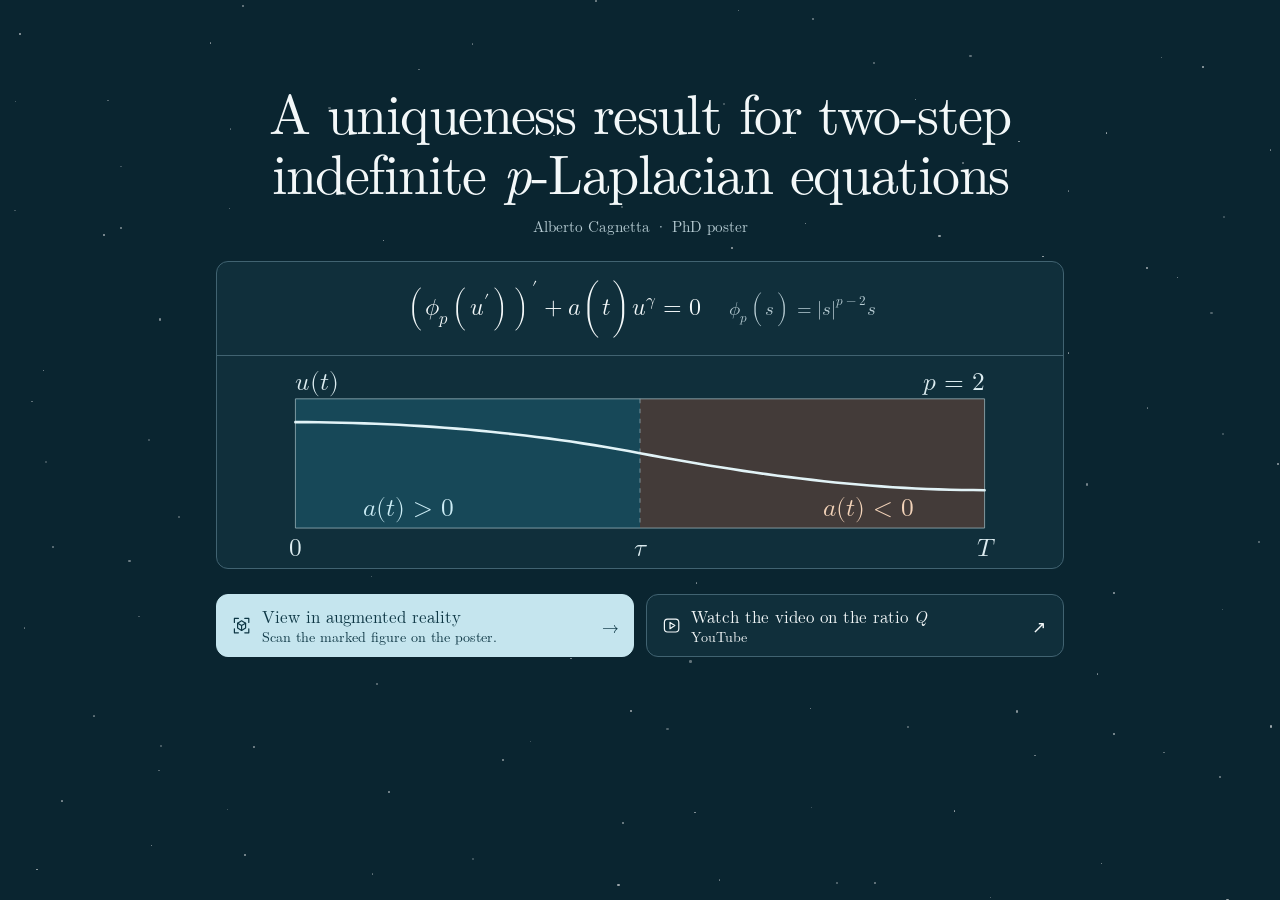
==== commit db2c9c4a: "Reveal the solution left to right and remove the background toggle" ====
--- a/index.html
+++ b/index.html
@@ -131,18 +131,11 @@
   opacity: var(--opacity);
   animation: drift var(--duration) var(--delay) linear infinite;
 }
-.flow-background.is-paused span { animation-play-state: paused; }
 @keyframes drift {
   0% { transform: translate(var(--start-x), var(--start-y)); opacity: 0; }
   8%, 92% { opacity: var(--opacity); }
   100% { transform: translate(var(--end-x), var(--end-y)); opacity: 0; }
 }
-.motion-controls { position: relative; display: flex; justify-content: center; padding: 0 1rem .5rem; }
-.motion-toggle {
-  background: none; color: var(--muted); border: 0; border-radius: .25rem;
-  font: .95rem var(--serif); min-height: 44px; padding-inline: .6rem; cursor: pointer;
-}
-.motion-toggle:hover { color: var(--ink); text-decoration: underline; }
 @media (max-width: 38rem) {
   .flow-background span:nth-child(3n) { display: none; }
   .wrap { padding-top: clamp(1.5rem, 4svh, 2.5rem); }
@@ -179,7 +172,7 @@
       <path fill="#433b39" d="M360 33H672V150H360Z"/>
       <path fill="none" stroke="#92aab1" stroke-opacity=".68" stroke-dasharray="4 5" d="M360 33V150"/>
       <rect x="48" y="33" width="624" height="117" fill="none" stroke="#9bb5bd" stroke-opacity=".77" vector-effect="non-scaling-stroke"/>
-      <path class="profile" pathLength="1" d="M48.0 54.1 L58.4 54.1 L68.8 54.2 L79.2 54.4 L89.6 54.6 L100.0 54.9 L110.4 55.2 L120.8 55.6 L131.2 56.0 L141.6 56.5 L152.0 57.1 L162.4 57.7 L172.8 58.4 L183.2 59.2 L193.6 60.0 L204.0 60.8 L214.4 61.8 L224.8 62.8 L235.2 63.9 L245.6 65.0 L256.0 66.2 L266.4 67.5 L276.8 68.8 L287.2 70.2 L297.6 71.7 L308.0 73.3 L318.4 74.9 L328.8 76.6 L339.2 78.4 L349.6 80.3 L360.0 82.2 L370.4 84.2 L380.8 86.1 L391.2 88.0 L401.6 89.8 L412.0 91.6 L422.4 93.3 L432.8 95.0 L443.2 96.6 L453.6 98.2 L464.0 99.7 L474.4 101.2 L484.8 102.6 L495.2 103.9 L505.6 105.2 L516.0 106.4 L526.4 107.6 L536.8 108.7 L547.2 109.7 L557.6 110.6 L568.0 111.5 L578.4 112.3 L588.8 113.0 L599.2 113.6 L609.6 114.2 L620.0 114.6 L630.4 115.0 L640.8 115.3 L651.2 115.5 L661.6 115.6 L672.0 115.7" fill="none" stroke="#e2f3f7" stroke-width="2.6" vector-effect="non-scaling-stroke" stroke-linecap="round"/>
+      <path class="profile" d="M48.0 54.1 L58.4 54.1 L68.8 54.2 L79.2 54.4 L89.6 54.6 L100.0 54.9 L110.4 55.2 L120.8 55.6 L131.2 56.0 L141.6 56.5 L152.0 57.1 L162.4 57.7 L172.8 58.4 L183.2 59.2 L193.6 60.0 L204.0 60.8 L214.4 61.8 L224.8 62.8 L235.2 63.9 L245.6 65.0 L256.0 66.2 L266.4 67.5 L276.8 68.8 L287.2 70.2 L297.6 71.7 L308.0 73.3 L318.4 74.9 L328.8 76.6 L339.2 78.4 L349.6 80.3 L360.0 82.2 L370.4 84.2 L380.8 86.1 L391.2 88.0 L401.6 89.8 L412.0 91.6 L422.4 93.3 L432.8 95.0 L443.2 96.6 L453.6 98.2 L464.0 99.7 L474.4 101.2 L484.8 102.6 L495.2 103.9 L505.6 105.2 L516.0 106.4 L526.4 107.6 L536.8 108.7 L547.2 109.7 L557.6 110.6 L568.0 111.5 L578.4 112.3 L588.8 113.0 L599.2 113.6 L609.6 114.2 L620.0 114.6 L630.4 115.0 L640.8 115.3 L651.2 115.5 L661.6 115.6 L672.0 115.7" fill="none" stroke="#e2f3f7" stroke-width="2.6" vector-effect="non-scaling-stroke" stroke-linecap="round"/>
       <g style="font-family:var(--math)" font-size="23" fill="#dcecf0">
         <text x="48" y="25">𝑢(𝑡)</text>
         <text x="672" y="25" text-anchor="end">𝑝 = 2</text>
@@ -207,7 +200,6 @@
 </div>
 </section>
 </main>
-<div class="motion-controls"><button class="motion-toggle" type="button" hidden>Pause background</button></div>
 <script>
 (() => {
   const motion = window.matchMedia('(prefers-reduced-motion: reduce)');
@@ -234,18 +226,6 @@
     dots.append(dot);
   }
   background.append(dots);
-  const toggle = document.querySelector('.motion-toggle');
-  let introRunning = false;
-  function updateMotionControl() {
-    toggle.hidden = motion.matches || introRunning;
-  }
-  toggle.addEventListener('click', () => {
-    const paused = background.classList.toggle('is-paused');
-    toggle.textContent = paused ? 'Resume background' : 'Pause background';
-  });
-  motion.addEventListener('change', updateMotionControl);
-  updateMotionControl();
-
   const panel = document.querySelector('.equation');
   if (motion.matches || !panel.animate || window.scrollY > 0) return;
 
@@ -278,15 +258,17 @@
     { offset: 1, clipPath: full, transform: 'translateY(0)', opacity: 1 }
   ], 5200, 0, 'linear');
   play(panel.querySelector('.intro-fill'), [{ opacity: 1 }, { opacity: 0 }], 520, 1300);
-  play(profile, [{ strokeDasharray: '1', strokeDashoffset: 1 }, { strokeDasharray: '1', strokeDashoffset: 0 }], 1950, 1740);
+  // Clip the curve from the left edge so no segment can appear before the reveal.
+  play(profile, [
+    { clipPath: 'inset(0 100% 0 0)', visibility: 'hidden' },
+    { clipPath: 'inset(0 0% 0 0)', visibility: 'visible' }
+  ], 1950, 1740);
   play(header, [{ opacity: 0 }, { opacity: 1 }], 720, 4500);
   const reveal = [{ opacity: 0, transform: 'translateY(10px)' }, { opacity: 1, transform: 'translateY(0)' }];
   const arButton = play(buttons[0], reveal, 520, 5200);
   const videoButton = play(buttons[1], reveal, 520, 5700);
   buttons.forEach(button => { button.inert = true; });
   skip.hidden = false;
-  introRunning = true;
-  updateMotionControl();
 
   function finish() {
     const focusWasOnSkip = document.activeElement === skip;
@@ -294,8 +276,6 @@
     buttons.forEach(button => { button.inert = false; });
     if (focusWasOnSkip) buttons[0].focus();
     skip.hidden = true;
-    introRunning = false;
-    updateMotionControl();
     window.removeEventListener('resize', finish);
     motion.removeEventListener('change', finish);
   }
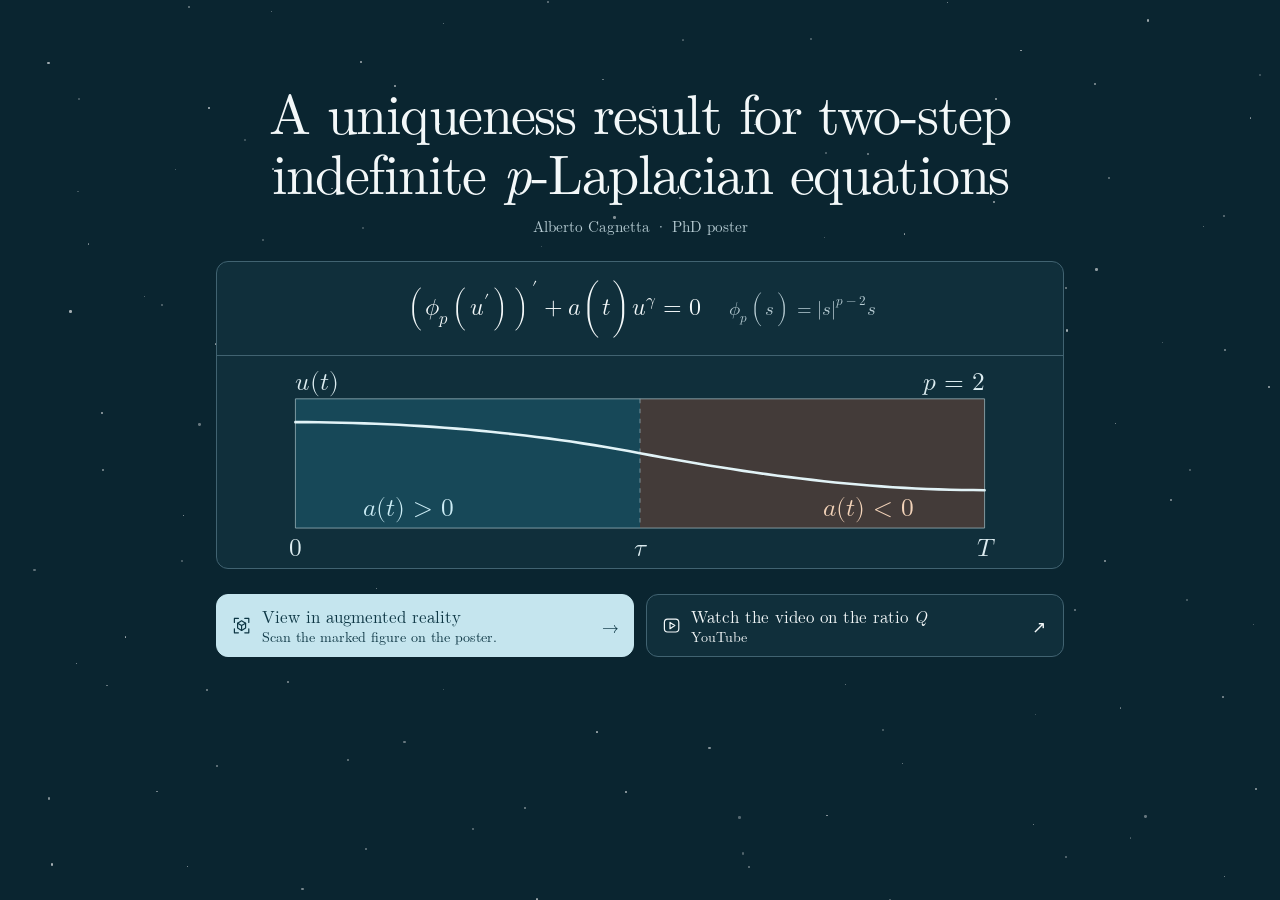
==== commit 79edb31d: "Tighten the poster intro after the solution appears" ====
--- a/index.html
+++ b/index.html
@@ -250,23 +250,24 @@
     return animation;
   }
 
+  const panelDuration = 4860;
   play(panel, [
     { offset: 0, clipPath: square(8, 4), transform: centered, opacity: 0, easing: ease },
-    { offset: .12, clipPath: square(size, radius), transform: centered, opacity: 1, easing: ease },
-    { offset: .25, clipPath: full, transform: centered, opacity: 1 },
-    { offset: .78, clipPath: full, transform: centered, opacity: 1, easing: ease },
+    { offset: 624 / panelDuration, clipPath: square(size, radius), transform: centered, opacity: 1, easing: ease },
+    { offset: 1300 / panelDuration, clipPath: full, transform: centered, opacity: 1 },
+    { offset: 3840 / panelDuration, clipPath: full, transform: centered, opacity: 1, easing: ease },
     { offset: 1, clipPath: full, transform: 'translateY(0)', opacity: 1 }
-  ], 5200, 0, 'linear');
+  ], panelDuration, 0, 'linear');
   play(panel.querySelector('.intro-fill'), [{ opacity: 1 }, { opacity: 0 }], 520, 1300);
   // Clip the curve from the left edge so no segment can appear before the reveal.
   play(profile, [
     { clipPath: 'inset(0 100% 0 0)', visibility: 'hidden' },
     { clipPath: 'inset(0 0% 0 0)', visibility: 'visible' }
   ], 1950, 1740);
-  play(header, [{ opacity: 0 }, { opacity: 1 }], 720, 4500);
+  play(header, [{ opacity: 0 }, { opacity: 1 }], 620, 4150);
   const reveal = [{ opacity: 0, transform: 'translateY(10px)' }, { opacity: 1, transform: 'translateY(0)' }];
-  const arButton = play(buttons[0], reveal, 520, 5200);
-  const videoButton = play(buttons[1], reveal, 520, 5700);
+  const arButton = play(buttons[0], reveal, 460, panelDuration);
+  const videoButton = play(buttons[1], reveal, 460, panelDuration + 440);
   buttons.forEach(button => { button.inert = true; });
   skip.hidden = false;
 
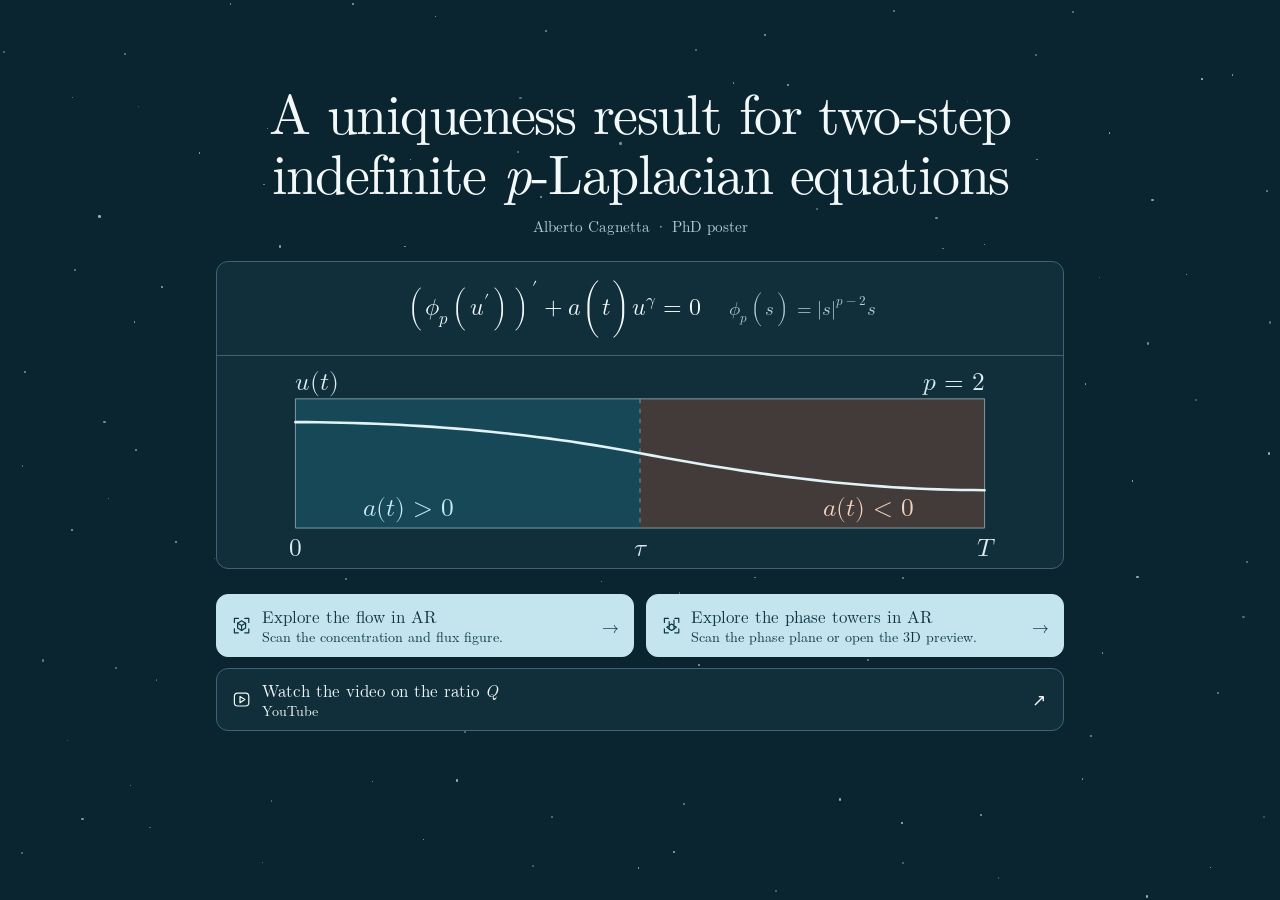
==== commit 79145bd7: "Publish upright phase towers for the poster" ====
--- a/index.html
+++ b/index.html
@@ -99,6 +99,7 @@
   line-height: 1.18;
   transition: background-color .2s, transform .2s;
 }
+.action:last-child { grid-column: 1 / -1; }
 .action svg { width: 100%; height: auto; }
 .action strong { display: block; font-weight: 400; }
 .action small { display: block; margin-top: .1rem; font-size: .88rem; }
@@ -188,7 +189,12 @@
     <nav class="actions" aria-label="Poster resources">
     <a class="action primary" href="ar/">
       <svg aria-hidden="true" viewBox="0 0 24 24" fill="none" stroke="currentColor" stroke-width="1.5" stroke-linecap="round" stroke-linejoin="round"><path d="M8 3H3v5m13-5h5v5M3 16v5h5m13-5v5h-5M12 6l5 3v6l-5 3-5-3V9l5-3Z"/><path d="m7 9 5 3 5-3m-5 3v6"/></svg>
-      <span><strong>View in augmented reality</strong><small>Scan the marked figure on the poster.</small></span>
+      <span><strong>Explore the flow in AR</strong><small>Scan the concentration and flux figure.</small></span>
+      <span aria-hidden="true">→</span>
+    </a>
+    <a class="action primary" href="ar/phase/">
+      <svg aria-hidden="true" viewBox="0 0 24 24" fill="none" stroke="currentColor" stroke-width="1.5" stroke-linecap="round" stroke-linejoin="round"><path d="M8 3H3v5m13-5h5v5M3 16v5h5m13-5v5h-5M9 17V7m6 10V5M6 14l6 4 6-4-6-4Z"/></svg>
+      <span><strong>Explore the phase towers in AR</strong><small>Scan the phase plane or open the 3D preview.</small></span>
       <span aria-hidden="true">→</span>
     </a>
     <a class="action secondary" href="https://www.youtube.com/watch?v=RbK1e94p8v0" target="_blank" rel="noopener">
@@ -266,8 +272,8 @@
   ], 1950, 1740);
   play(header, [{ opacity: 0 }, { opacity: 1 }], 620, 4150);
   const reveal = [{ opacity: 0, transform: 'translateY(10px)' }, { opacity: 1, transform: 'translateY(0)' }];
-  const arButton = play(buttons[0], reveal, 460, panelDuration);
-  const videoButton = play(buttons[1], reveal, 460, panelDuration + 440);
+  const buttonAnimations = buttons.map((button, index) =>
+    play(button, reveal, 460, panelDuration + (index === buttons.length - 1 ? 440 : 0)));
   buttons.forEach(button => { button.inert = true; });
   skip.hidden = false;
 
@@ -281,8 +287,10 @@
     motion.removeEventListener('change', finish);
   }
 
-  arButton.finished.then(() => { buttons[0].inert = false; }, () => {});
-  videoButton.finished.then(finish, () => {});
+  buttonAnimations.forEach((animation, index) => {
+    animation.finished.then(() => { buttons[index].inert = false; }, () => {});
+  });
+  buttonAnimations.at(-1).finished.then(finish, () => {});
   skip.addEventListener('click', finish, { once: true });
   document.querySelector('.skip-link').addEventListener('click', finish, { once: true });
   window.addEventListener('resize', finish, { once: true });
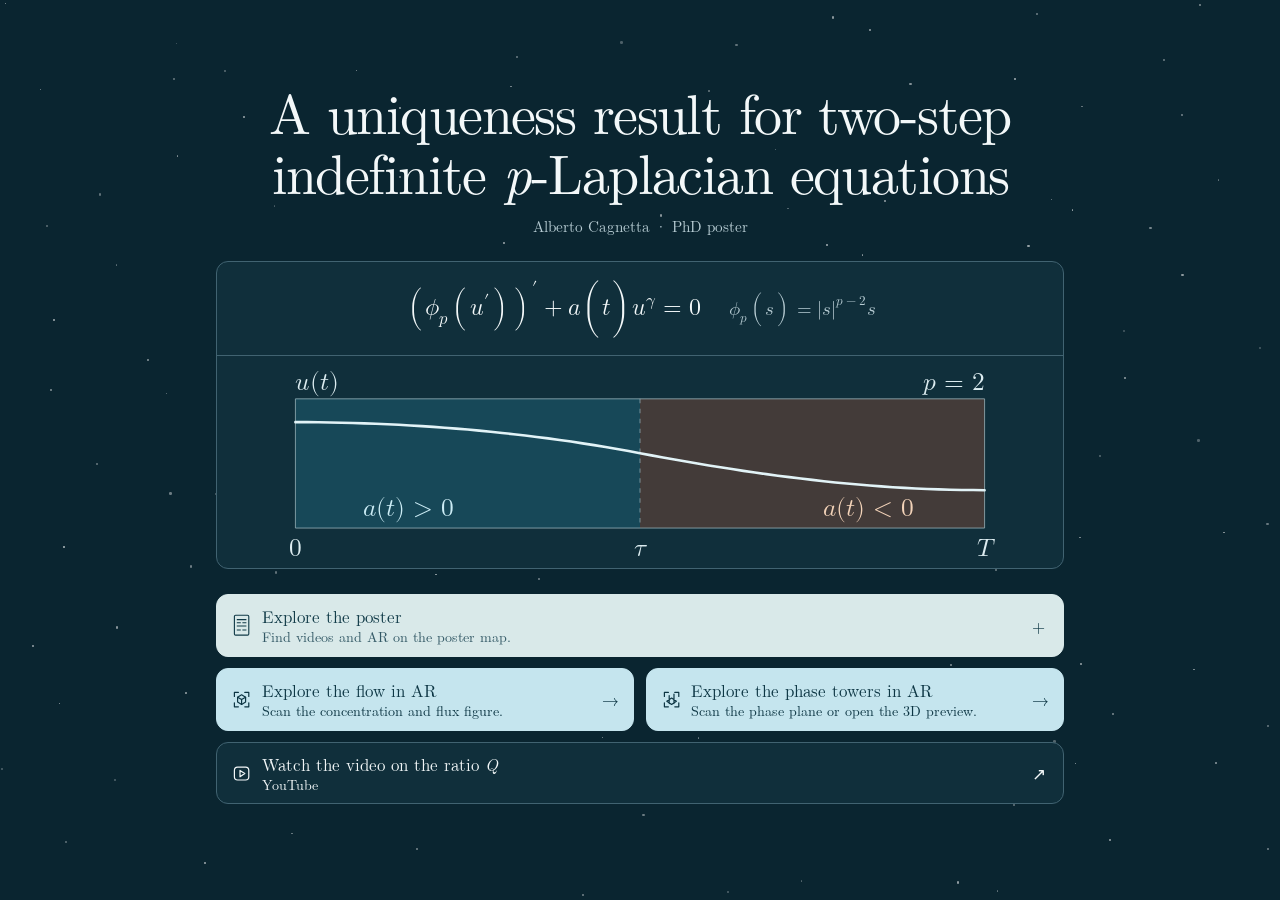
==== commit 30b77264: "Add the interactive poster map and share resource labels and links" ====
--- a/index.html
+++ b/index.html
@@ -148,6 +148,7 @@
   .action { transition: none; }
   .action:hover, .action:active { transform: none; }
 }
+.action.explore{grid-column:1/-1;background:#d9e9e9;color:#103a47;border-color:#d9e9e9}.explore small{color:#315764}
 </style>
 </head>
 <body>
@@ -187,17 +188,18 @@
     <div class="intro-fill" aria-hidden="true"></div>
   </div>
     <nav class="actions" aria-label="Poster resources">
-    <a class="action primary" href="ar/">
+    <a class="action explore" href="explorer/"><svg aria-hidden="true" viewBox="0 0 24 28" fill="none" stroke="currentColor" stroke-width="1.4"><rect x="3" y="1.5" width="18" height="25" rx="1.5"/><path d="M6 7h12M6 11h5m2 0h5M6 15h12M6 20h5m2 0h5"/></svg><span><strong>Explore the poster</strong><small>Find videos and AR on the poster map.</small></span><span aria-hidden="true">+</span></a>
+    <a class="action primary" data-action="flow-ar" href="ar/">
       <svg aria-hidden="true" viewBox="0 0 24 24" fill="none" stroke="currentColor" stroke-width="1.5" stroke-linecap="round" stroke-linejoin="round"><path d="M8 3H3v5m13-5h5v5M3 16v5h5m13-5v5h-5M12 6l5 3v6l-5 3-5-3V9l5-3Z"/><path d="m7 9 5 3 5-3m-5 3v6"/></svg>
       <span><strong>Explore the flow in AR</strong><small>Scan the concentration and flux figure.</small></span>
       <span aria-hidden="true">→</span>
     </a>
-    <a class="action primary" href="ar/phase/">
+    <a class="action primary" data-action="phase-ar" href="ar/phase/">
       <svg aria-hidden="true" viewBox="0 0 24 24" fill="none" stroke="currentColor" stroke-width="1.5" stroke-linecap="round" stroke-linejoin="round"><path d="M8 3H3v5m13-5h5v5M3 16v5h5m13-5v5h-5M9 17V7m6 10V5M6 14l6 4 6-4-6-4Z"/></svg>
       <span><strong>Explore the phase towers in AR</strong><small>Scan the phase plane or open the 3D preview.</small></span>
       <span aria-hidden="true">→</span>
     </a>
-    <a class="action secondary" href="https://www.youtube.com/watch?v=RbK1e94p8v0" target="_blank" rel="noopener">
+    <a class="action secondary" data-action="quotient-video" href="https://www.youtube.com/watch?v=RbK1e94p8v0" target="_blank" rel="noopener">
       <svg aria-hidden="true" viewBox="0 0 24 24" fill="none" stroke="currentColor" stroke-width="1.5" stroke-linejoin="round"><rect x="3" y="4" width="18" height="16" rx="4"/><path d="m10 8 6 4-6 4V8Z"/></svg>
       <span><strong>Watch the video on the ratio <i>Q</i></strong><small>YouTube</small></span>
       <span aria-hidden="true">↗</span>
@@ -206,8 +208,28 @@
 </div>
 </section>
 </main>
+<script src="poster-resources.js"></script>
 <script>
 (() => {
+  const menu = document.querySelector('.actions');
+  menu.querySelector('.explore strong').textContent = posterResources.exploreLabel;
+  const prototypes = {
+    ar: menu.querySelector('[data-action="flow-ar"]').cloneNode(true),
+    video: menu.querySelector('[data-action="quotient-video"]').cloneNode(true)
+  };
+  const available = posterResources.actions.filter(action => action.href);
+  const existing = new Map([...menu.querySelectorAll('[data-action]')].map(link => [link.dataset.action, link]));
+  for (const action of available) {
+    const link = existing.get(action.id) || prototypes[action.type].cloneNode(true);
+    link.dataset.action = action.id;
+    link.href = action.href;
+    const label = link.querySelector('strong');
+    if (label.textContent !== action.label) label.textContent = action.label;
+    link.querySelector('small').textContent = action.note;
+    menu.append(link);
+    existing.delete(action.id);
+  }
+  for (const stale of existing.values()) stale.remove();
   const motion = window.matchMedia('(prefers-reduced-motion: reduce)');
   const background = document.querySelector('.flow-background');
   const dots = document.createDocumentFragment();
@@ -233,7 +255,7 @@
   }
   background.append(dots);
   const panel = document.querySelector('.equation');
-  if (motion.matches || !panel.animate || window.scrollY > 0) return;
+  if (location.hash === "#poster" || motion.matches || !panel.animate || window.scrollY > 0) return;
 
   const { top, width, height } = panel.getBoundingClientRect();
   const offset = window.innerHeight / 2 - top - height / 2;
@@ -299,3 +321,4 @@
 </script>
 </body>
 </html>
+
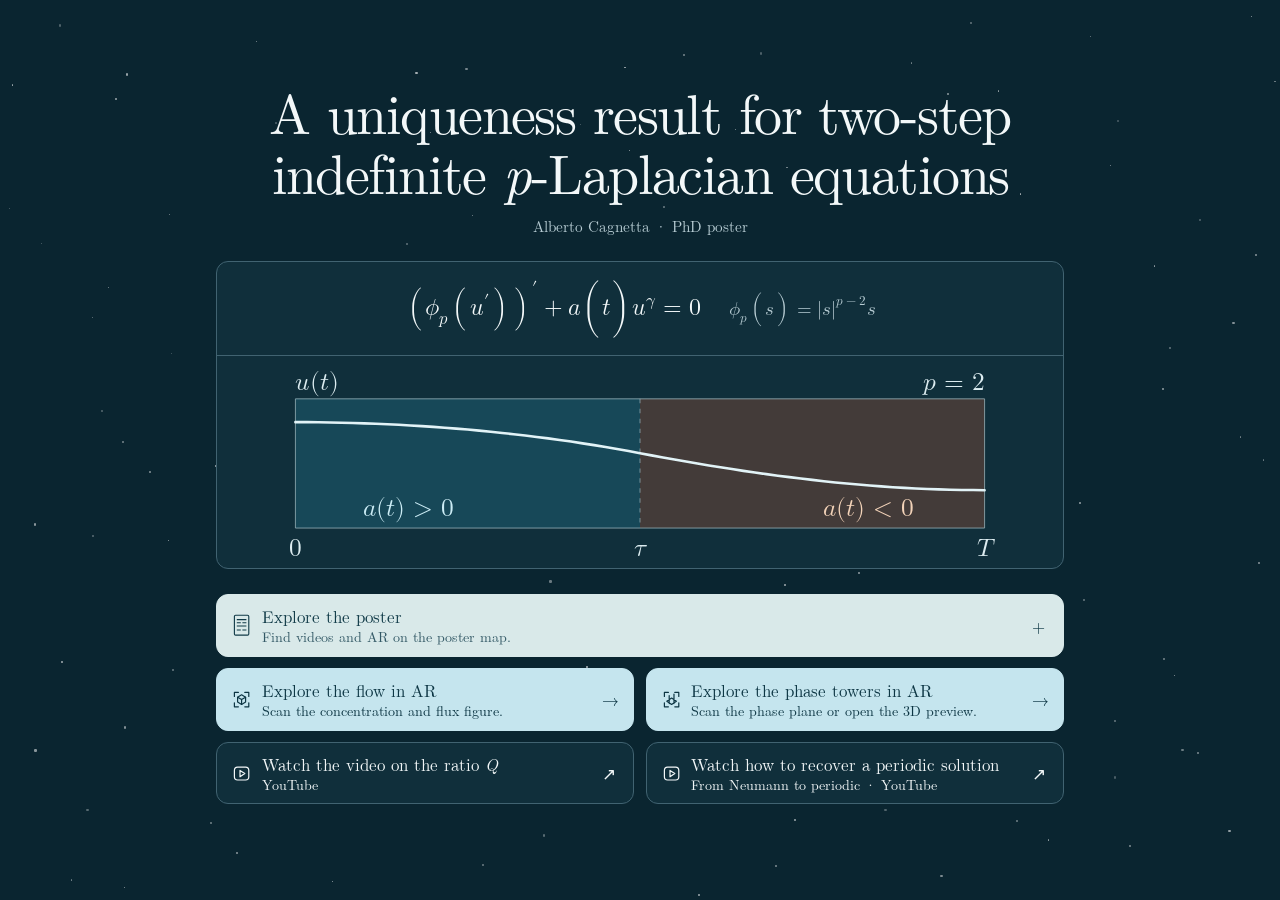
==== commit 72baf8be: "Publish the Neumann-to-periodic video in block 2" ====
--- a/index.html
+++ b/index.html
@@ -99,7 +99,7 @@
   line-height: 1.18;
   transition: background-color .2s, transform .2s;
 }
-.action:last-child { grid-column: 1 / -1; }
+.action:last-child:nth-child(even) { grid-column: 1 / -1; }
 .action svg { width: 100%; height: auto; }
 .action strong { display: block; font-weight: 400; }
 .action small { display: block; margin-top: .1rem; font-size: .88rem; }
@@ -208,7 +208,7 @@
 </div>
 </section>
 </main>
-<script src="poster-resources.js"></script>
+<script src="poster-resources.js?v=2"></script>
 <script>
 (() => {
   const menu = document.querySelector('.actions');
